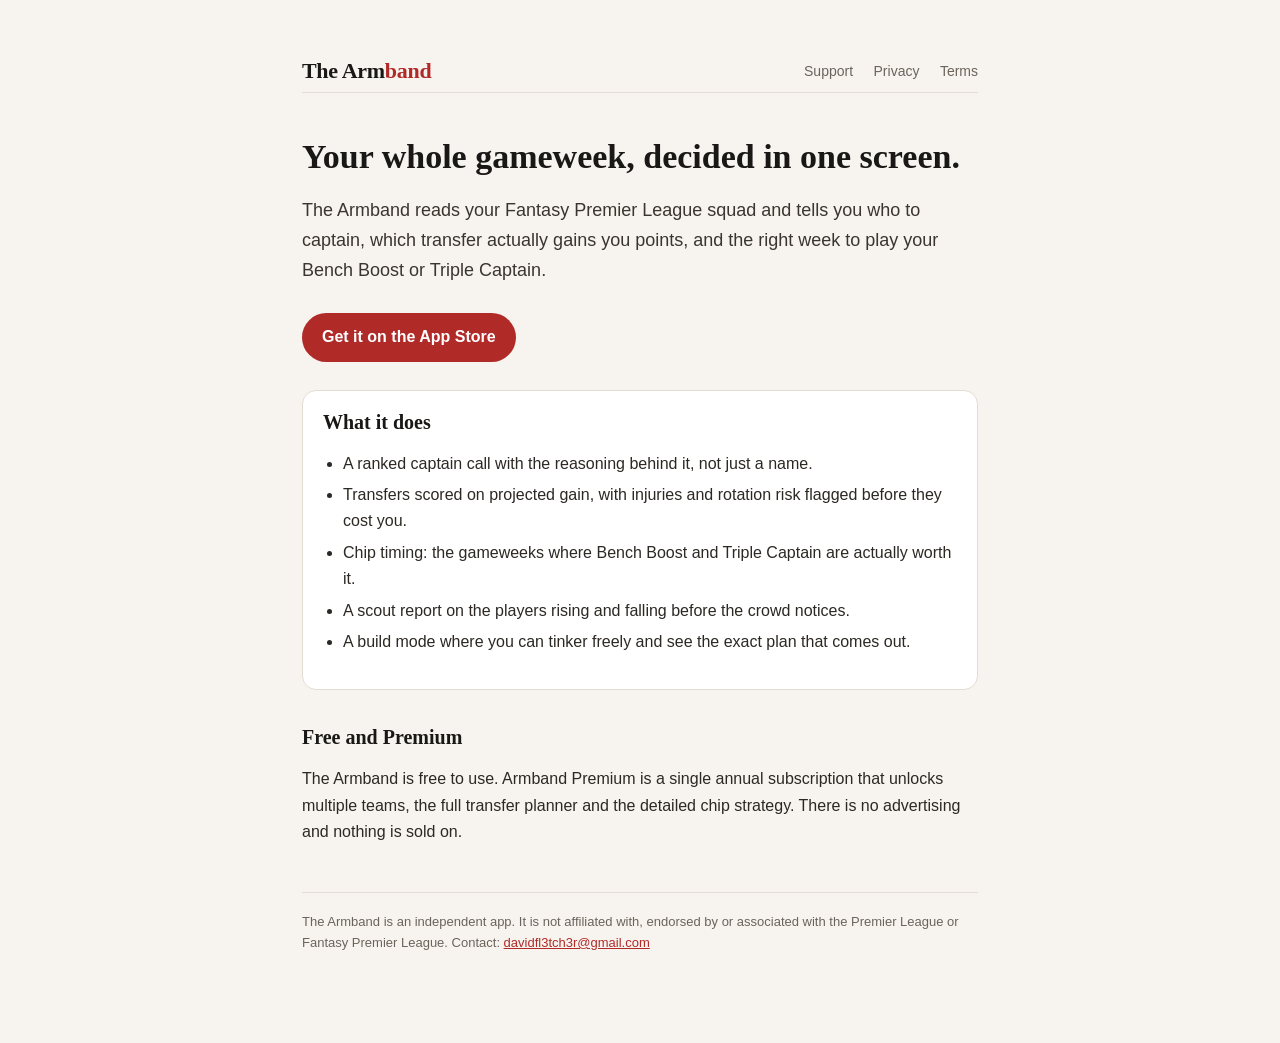
==== index.html @ 932d99d4 "Add support, privacy and terms pages for The Armband" ====
<!doctype html>
<html lang="en">
<head>
<meta charset="utf-8">
<meta name="viewport" content="width=device-width,initial-scale=1">
<title>The Armband: FPL Assistant</title>
<meta name="description" content="The Armband tells you who to captain, who to transfer and when to play your chips in Fantasy Premier League.">
<link rel="stylesheet" href="/style.css">
</head>
<body>
<div class="wrap">
  <header class="top">
    <div class="mark">The Arm<em>band</em></div>
    <nav style="margin-left:auto">
      <a href="/support.html">Support</a>
      <a href="/privacy.html">Privacy</a>
      <a href="/terms.html">Terms</a>
    </nav>
  </header>

  <div class="hero">
    <h1>Your whole gameweek, decided in one screen.</h1>
    <p>The Armband reads your Fantasy Premier League squad and tells you who to captain, which transfer actually gains you points, and the right week to play your Bench Boost or Triple Captain.</p>
    <a class="cta" href="https://apps.apple.com/app/id6799958946">Get it on the App Store</a>
  </div>

  <div class="box">
    <h2 style="margin-top:0">What it does</h2>
    <ul>
      <li>A ranked captain call with the reasoning behind it, not just a name.</li>
      <li>Transfers scored on projected gain, with injuries and rotation risk flagged before they cost you.</li>
      <li>Chip timing: the gameweeks where Bench Boost and Triple Captain are actually worth it.</li>
      <li>A scout report on the players rising and falling before the crowd notices.</li>
      <li>A build mode where you can tinker freely and see the exact plan that comes out.</li>
    </ul>
  </div>

  <h2>Free and Premium</h2>
  <p>The Armband is free to use. Armband Premium is a single annual subscription that unlocks multiple teams, the full transfer planner and the detailed chip strategy. There is no advertising and nothing is sold on.</p>

  <footer>
    The Armband is an independent app. It is not affiliated with, endorsed by or associated with the Premier League or Fantasy Premier League. Contact: <a href="mailto:davidfl3tch3r@gmail.com">davidfl3tch3r@gmail.com</a>
  </footer>
</div>
</body>
</html>
---- style.css ----
:root{
  --cream:#f7f4ef;
  --ink:#1a1816;
  --muted:#6b645c;
  --red:#b02a28;
  --line:#e3ddd4;
}
*{box-sizing:border-box}
html,body{margin:0;padding:0}
body{
  background:var(--cream);
  color:var(--ink);
  font:16px/1.65 -apple-system,BlinkMacSystemFont,"Segoe UI",Helvetica,Arial,sans-serif;
  -webkit-font-smoothing:antialiased;
}
.wrap{max-width:720px;margin:0 auto;padding:36px 22px 90px}
header.top{display:flex;align-items:center;gap:12px;padding:22px 0 8px;border-bottom:1px solid var(--line);margin-bottom:30px}
.mark{font:700 22px/1 Georgia,"Times New Roman",serif;letter-spacing:-.3px}
.mark em{font-style:normal;color:var(--red)}
nav a{color:var(--muted);text-decoration:none;font-size:14px;margin-left:16px}
nav a:hover{color:var(--red)}
h1{font:700 34px/1.2 Georgia,"Times New Roman",serif;margin:0 0 6px}
h2{font:700 20px/1.3 Georgia,"Times New Roman",serif;margin:34px 0 8px}
.sub{color:var(--muted);font-size:14px;margin:0 0 28px}
p,li{color:#2c2823}
ul{padding-left:20px}
li{margin:5px 0}
a{color:var(--red)}
.box{background:#fff;border:1px solid var(--line);border-radius:14px;padding:18px 20px;margin:22px 0}
footer{border-top:1px solid var(--line);margin-top:46px;padding-top:18px;color:var(--muted);font-size:13px}
.hero{padding:14px 0 6px}
.hero p{font-size:18px;color:#3a352f}
.cta{display:inline-block;background:var(--red);color:#fff;text-decoration:none;padding:11px 20px;border-radius:999px;font-weight:600;margin-top:10px}
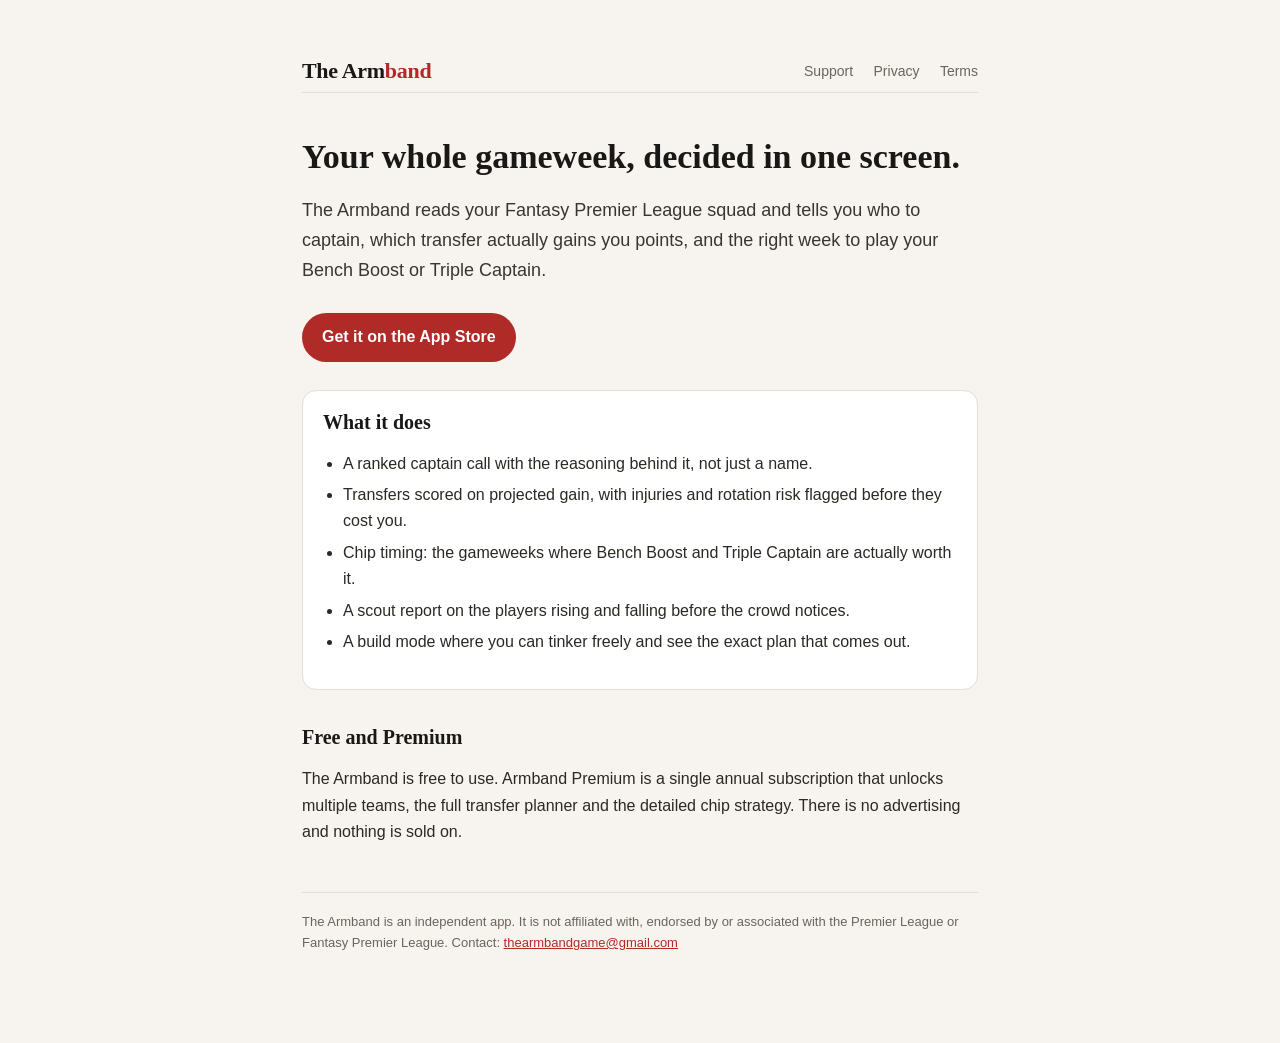
==== commit 8a191a2c: "Switch public contact to thearmbandgame@gmail.com" ====
--- a/index.html
+++ b/index.html
@@ -39,7 +39,7 @@
   <p>The Armband is free to use. Armband Premium is a single annual subscription that unlocks multiple teams, the full transfer planner and the detailed chip strategy. There is no advertising and nothing is sold on.</p>
 
   <footer>
-    The Armband is an independent app. It is not affiliated with, endorsed by or associated with the Premier League or Fantasy Premier League. Contact: <a href="mailto:davidfl3tch3r@gmail.com">davidfl3tch3r@gmail.com</a>
+    The Armband is an independent app. It is not affiliated with, endorsed by or associated with the Premier League or Fantasy Premier League. Contact: <a href="mailto:thearmbandgame@gmail.com">thearmbandgame@gmail.com</a>
   </footer>
 </div>
 </body>
